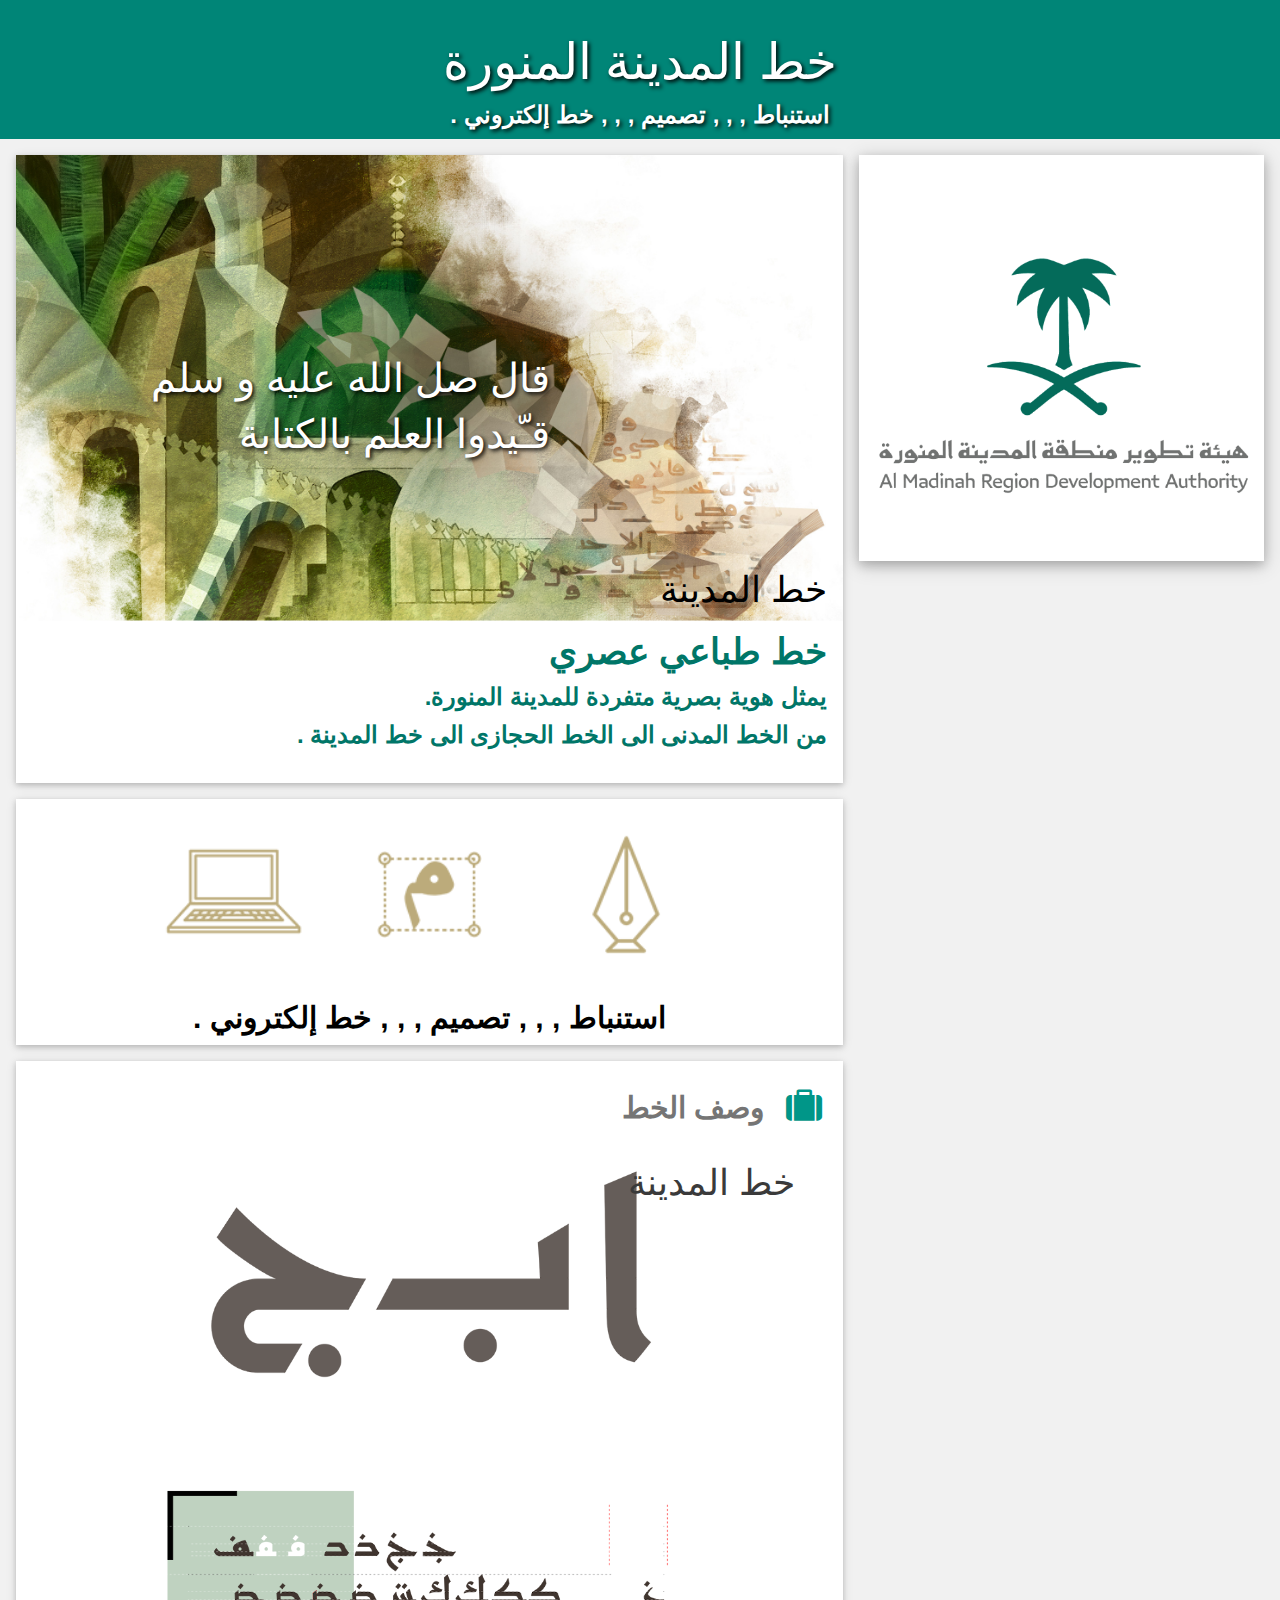
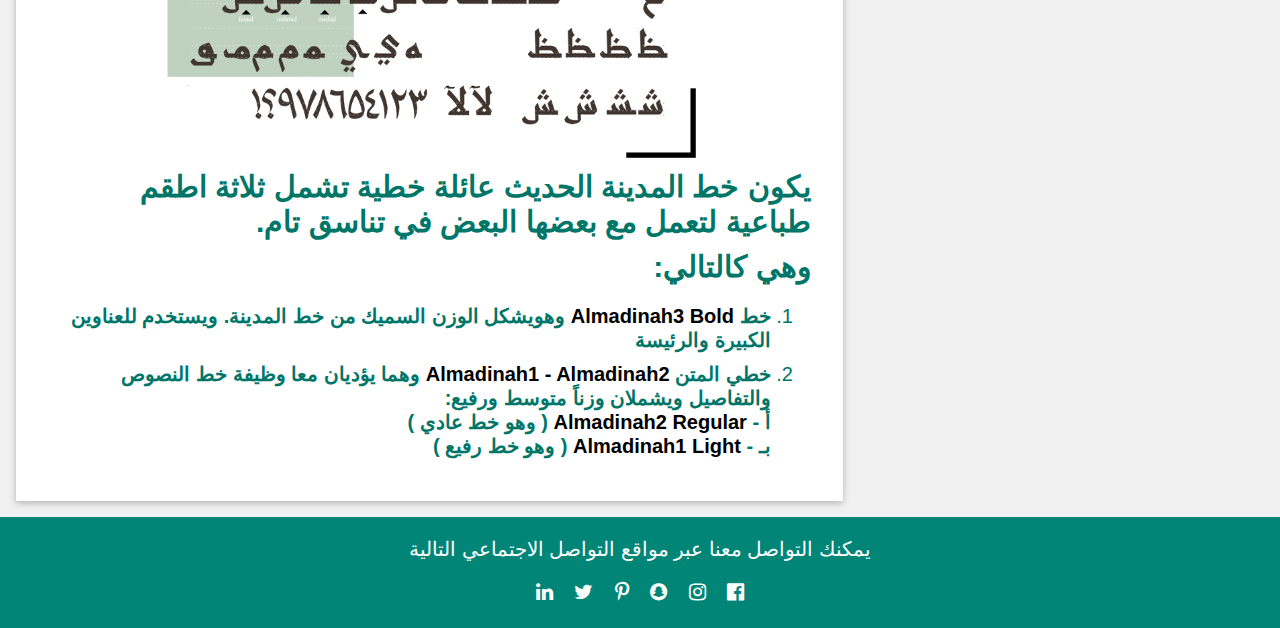
==== index.html @ d70d8724 "folders" ====
<!DOCTYPE html>
<html lang="ar" dir="rtl">
<title>Almadinah Fnts</title>
<meta charset="UTF-8">
<meta name="viewport" content="width=device-width, initial-scale=1">

<link href="./fonts/AlmadinahFnts.css" rel="stylesheet" />

<link href="./css/index.css" rel="stylesheet" />  
<link rel="stylesheet" href="https://cdnjs.cloudflare.com/ajax/libs/font-awesome/4.7.0/css/font-awesome.min.css">

<body class="light-grey">
<header class="container teal-2 center margin-bottom">
<br>
<div>
<h1 class="text-white h1-1 text-shadow">خط المدينة المنورة</h1>
</div>
                                <h3 class="text-shadow">
                                   استنباط
                               , , , تصميم
                               , , , خط إلكتروني  
                            .  </h3>


</header>
<!-- Page Container -->
<Container class="content margin-top" style="max-width:1400px;">

  <!-- The Grid -->
  <div class="row-padding">
  

    <!-- Left Column twothird-->
    <div class="twothird">
      <div class="container card white margin-bottom padding-0">
        
        <div class="container padding-0">
         <div class="display-container">
          <img src="./photo/banner.jpg" style="width:100%;" alt="Avatar">
          <div class="display-bottomright container">
            <h1 class="text-black">خط المدينة</h1>
          </div>
          <div class="display-middle-1 container">
             <h1 class="text-white h1-2 text-shadow" >قال صل الله عليه و سلم</h1>
             <h1 class="text-white h1-2 text-shadow" >قـّيدوا العلم بالكتابة</h1>
          </div>
        </div>
        </div>
        <div class="container text-teal-2">
          <h1 class="opacity-off"><b>خط طباعي عصري</b></h1>
          
          <h3>يمثل هوية بصرية متفردة للمدينة المنورة. </h3>
          <h3>من الخط المدنى الى الخط الحجازى
الى خط المدينة  . </h3><br>
        </div>
      </div>


      <div class="container card white margin-bottom">
       
<div class="container center">


<img src="./photo/icon1.png" width="25%" height="25%">
<img src="./photo/icon3.png" width="25%" height="25%">
<img src="./photo/icon2.png" width="25%" height="25%">

                                <h2>
                                   استنباط
                               , , , تصميم
                               , , , خط إلكتروني  
                            .  </h2>

</div>
      </div>

    

      <div class="container card white margin-top margin-bottom">
        <h2 class="text-grey padding-16"><i class="fa fa-suitcase fa-fw margin-left xxlarge text-teal"></i>وصف الخط </h2>
        
        <div class="container">
         <div class="display-container">
          <img src="./photo/image.png" style="width:70%; margin-right: 15%" alt="Avatar">
          <div class="display-topright container">
            <h1 class="text-dark-grey">خط المدينة</h1>
          </div>
        </div>
        </div>
        <div class="container text-teal-2">
                            <h2>
                              يكون خط المدينة الحديث عائلة خطية تشمل ثلاثة اطقم طباعية لتعمل مع بعضها البعض في تناسق تام. 
                            </h2>

            <h2>
               وهي كالتالي:
           </h2>
  <ol class="list-unstyled">
      <li><h4>
       خط
         <span class="text-black"> Almadinah3 Bold </span> 
          وهويشكل الوزن السميك من خط المدينة. ويستخدم للعناوين الكبيرة والرئيسة  
            </h4></li>
            <li><h4>
               خطي المتن
              <span class="text-black"> Almadinah1 - Almadinah2 </span>
                  وهما يؤديان معا وظيفة خط النصوص والتفاصيل ويشملان وزناً متوسط ورفيع:
                                    <br> أ -
              <span class="text-black"> Almadinah2 Regular</span> ( وهو خط عادي )
               <br /> بـ  -
               <span class="text-black"> Almadinah1 Light</span> ( وهو خط رفيع )
                </h4></li>

   </ol>

          <br>
        </div>
      </div>


    <!-- End Left Column -->
    </div>
    
    <!-- Right Column -->
    <div class="third">
    
      <div class="white text-grey card-4">
        <div class="display-container">
          <img src="./photo/footer.png" style="width:100%" alt="Avatar">
          <div class="display-bottomleft container text-black">
            
          </div>
        </div>
      </div><br>

    <!-- End Right Column -->
    </div>
  <!-- End Grid -->
  </div>
  
  <!-- End Page Container -->
</Container>

<footer class="container teal-2 center">
  <p>يمكنك التواصل معنا عبر  مواقع التواصل الاجتماعي التالية </p>
  <i class="fa fa-facebook-official hover-opacity margin-left"></i>
  <i class="fa fa-instagram hover-opacity margin-left"></i>
  <i class="fa fa-snapchat hover-opacity margin-left"></i>
  <i class="fa fa-pinterest-p hover-opacity margin-left"></i>
  <i class="fa fa-twitter hover-opacity margin-left"></i>
  <i class="fa fa-linkedin hover-opacity"></i>
  <br>
  <br>
</footer>

</body>
</html>
---- css/index.css ----
/*  css */
  * {
      font-family: 'Almadinah3 Bold', sans-serif;
  }
html{
	box-sizing:border-box
}
*,*:before,*:after{
	box-sizing:inherit
}

h2,h3,h4,h5,h6{
	font-family: 'Almadinah3 Bold', sans-serif;
	font-weight:600;
	margin:10px 0
}
h1{
	font-family: 'Almadinah3 Bold', sans-serif;
	font-weight:400;
	margin:10px 0
}

.h1-1{
	font-family: 'Almadinah3 Bold', sans-serif;
	font-size:50px;
}
.h1-2{
	font-family: 'Almadinah3 Bold', sans-serif;
	font-size:40px;
}
.text-shadow {
	text-shadow: 2px 2px 4px #000000;
}
html,body{
	font-family: 'Almadinah2 Regular', sans-serif;
	font-size:20px;
	font-weight:400;
}
/*   */
html{
	-ms-text-size-adjust:100%;
	-webkit-text-size-adjust:100%
}
body{
	margin:0
}

article,aside,details,figcaption,figure,
footer,header,main,menu,nav,section{
	display:block
}
summary{
	display:list-item
}

audio,canvas,progress,video{
	display:inline-block
}
progress{
	vertical-align:baseline
}

audio:not([controls]){
	display:none;
	height:0
}
[hidden],template{
	display:none
}

a{
	background-color:transparent
}
a:active,a:hover{
	outline-width:0
}

abbr[title]{
	border-bottom:none;
	text-decoration:underline;
	text-decoration:underline dotted
}

b,strong{
	font-weight:bolder
}
dfn{
	font-style:italic
}
mark{
	background:#ff0;
	color:#000
}

small{
	font-size:80%
}
sub,sup{
	font-size:75%;
	line-height:0;
	position:relative;
	vertical-align:baseline
}

sub{
	bottom:-0.25em
}
sup{
	top:-0.5em
}
figure{
	margin:1em 40px
}
img{
	border-style:none
}

code,kbd,pre,samp{
	font-family:monospace,monospace;
	font-size:1em
}
hr{
	box-sizing:content-box;
	height:0;
	overflow:visible
}

button,input,select,textarea,optgroup{
	font:inherit;
	margin:0
}
optgroup{
	font-weight:bold
}

button,input{
	overflow:visible
}
button,select{
	text-transform:none
}

button,[type=button],[type=reset],[type=submit]{
	-webkit-appearance:button
}

button::-moz-focus-inner,[type=button]::-moz-focus-inner,[type=reset]::-moz-focus-inner,[type=submit]::-moz-focus-inner{
	border-style:none;
	padding:0
}

button:-moz-focusring,[type=button]:-moz-focusring,[type=reset]:-moz-focusring,[type=submit]:-moz-focusring{
	outline:1px dotted ButtonText
}

fieldset{
	border:1px solid #c0c0c0;
	margin:0 2px;
	padding:.35em .625em .75em
}

legend{
	color:inherit;
	display:table;
	max-width:100%;
	padding:0;
	white-space:normal
}
textarea{
	overflow:auto
}

[type=checkbox],[type=radio]{
	padding:0
}

[type=number]::-webkit-inner-spin-button,[type=number]::-webkit-outer-spin-button{
	height:auto
}

[type=search]{
	-webkit-appearance:textfield;
	outline-offset:-2px
}

[type=search]::-webkit-search-decoration{
	-webkit-appearance:none
}

::-webkit-file-upload-button{
	-webkit-appearance:button;
	font:inherit
}

/* End extract */
html{
	overflow-x:hidden
}

h1{
	font-size:36px
}
h2{
	font-size:30px
}
h3{
	font-size:24px
}
h4{
	font-size:20px
}
h5{
	font-size:18px
}
h6{
	font-size:16px
}

.serif{
	font-family:serif
}
.sans-serif{
	font-family:sans-serif
}
.cursive{
	font-family:cursive
}
.monospace{
	font-family:monospace
}

.wide{
	letter-spacing:4px
}

hr{
	border:0;
	border-top:1px solid #eee;
	margin:20px 0
}

.image{
	max-width:100%;
	height:auto
}
img{
	vertical-align:middle
}
a{
	color:inherit
}

.table,.table-all{
	border-collapse:collapse;
	border-spacing:0;
	width:100%;
	display:table
}
.table-all{
	border:1px solid #ccc
}

.bordered tr,.table-all tr{
	border-bottom:1px solid #ddd
}
.striped tbody tr:nth-child(even){
	background-color:#f1f1f1
}

.table-all tr:nth-child(odd){
	background-color:#fff
}
.table-all tr:nth-child(even){
	background-color:#f1f1f1
}

.hoverable tbody tr:hover,.ul.hoverable li:hover{
	background-color:#ccc
}
.centered tr th,.centered tr td{
	text-align:center
}

.table td,.table th,.table-all td,.table-all th{
	padding:8px 8px;
	display:table-cell;
	text-align:left;
	vertical-align:top
}

.table th:first-child,.table td:first-child,
.table-all th:first-child,.table-all td:first-child{
	padding-left:16px
}

.btn,.button{
	border:none;
	display:inline-block;
	padding:8px 16px;
	vertical-align:middle;
	overflow:hidden;
	text-decoration:none;
	color:inherit;
	background-color:inherit;
	text-align:center;
	cursor:pointer;
	white-space:nowrap
}

.btn:hover{
	box-shadow:0 8px 16px 0 rgba(0,0,0,0.2),0 6px 20px 0 rgba(0,0,0,0.19)
}

.btn,.button{
	-webkit-touch-callout:none;
	-webkit-user-select:none;
	-khtml-user-select:none;
	-moz-user-select:none;
	-ms-user-select:none;
	user-select:none
}

.disabled,.btn:disabled,.button:disabled{
	cursor:not-allowed;
	opacity:0.3
}
.disabled *,:disabled *{
	pointer-events:none
}

.btn.disabled:hover,.btn:disabled:hover{
	box-shadow:none
}

.badge,.tag{
	background-color:#000;
	color:#fff;
	display:inline-block;
	padding-left:8px;
	padding-right:8px;
	text-align:center
}
.badge{
	border-radius:50%
}

.ul{
	list-style-type:none;
	padding:0;
	margin:0
}
.ul li{
	padding:8px 16px;
	border-bottom:1px solid #ddd
}
.ul li:last-child{
	border-bottom:none
}

.tooltip,.display-container{
	position:relative
}
.tooltip .text{
	display:none
}
.tooltip:hover .text{
	display:inline-block
}

.ripple:active{
	opacity:0.5
}
.ripple{
	transition:opacity 0s
}

.input{
	padding:8px;
	display:block;
	border:none;
	border-bottom:1px solid #ccc;
	width:100%
}

.select{
	padding:9px 0;
	width:100%;
	border:none;
	border-bottom:1px solid #ccc
}

.dropdown-click,.dropdown-hover{
	position:relative;
	display:inline-block;
	cursor:pointer
}

.dropdown-hover:hover .dropdown-content{
	display:block
}

.dropdown-hover:first-child,.dropdown-click:hover{
	background-color:#ccc;
	color:#000
}

.dropdown-hover:hover > .button:first-child,
.dropdown-click:hover > .button:first-child{
	background-color:#ccc;
	color:#000
}

.dropdown-content{
	cursor:auto;
	color:#000;
	background-color:#fff;
	display:none;
	position:absolute;
	min-width:160px;
	margin:0;
	padding:0;
	z-index:1
}

.check,.radio{
	width:24px;
	height:24px;
	position:relative;
	top:6px
}

.sidebar{
	height:100%;
	width:200px;
	background-color:#fff;
	position:fixed!important;
	z-index:1;
	overflow:auto
}

.bar-block .dropdown-hover,
.bar-block .dropdown-click{
	width:100%
}

.bar-block .dropdown-hover .dropdown-content,
.bar-block .dropdown-click .dropdown-content{
	min-width:100%
}

.bar-block .dropdown-hover .button,
.bar-block .dropdown-click .button{
	width:100%;
	text-align:left;
	padding:8px 16px
}

.main,#main{
	transition:margin-left .4s
}

.modal{
	z-index:3;
	display:none;
	padding-top:100px;
	position:fixed;
	left:0;
	top:0;
	width:100%;
	height:100%;
	overflow:auto;
	background-color:rgb(0,0,0);
	background-color:rgba(0,0,0,0.4)
}

.modal-content{
	margin:auto;
	background-color:#fff;
	position:relative;
	padding:0;
	outline:0;
	width:600px
}

.bar{
	width:100%;
	overflow:hidden
}
.center .bar{
	display:inline-block;
	width:auto
}

.bar .bar-item{
	padding:8px 16px;
	float:left;
	width:auto;
	border:none;
	display:block;
	outline:0
}

.bar .dropdown-hover,.bar .dropdown-click{
	position:static;
	float:left
}

.bar .button{
	white-space:normal
}

.bar-block .bar-item{
	width:100%;
	display:block;
	padding:8px 16px;
	text-align:left;
	border:none;
	white-space:normal;
	float:none;
	outline:0
}

.bar-block.center .bar-item{
	text-align:center
}
.block{
	display:block;
	width:100%
}

.responsive{
	display:block;
	overflow-x:auto
}

.container:after,.container:before,
.panel:after,.panel:before,.row:after,
.row:before,.row-padding:after,.row-padding:before,
.cell-row:before,.cell-row:after,.clear:after,
.clear:before,.bar:before,.bar:after{
	content:"";
	display:table;
	clear:both
}

.col,.half,.third,.twothird,
.threequarter,.quarter{
	float:left;
	width:100%
}

.col.s1{
	width:8.33333%
}
.col.s2{
	width:16.66666%
}
.col.s3{
	width:24.99999%
}
.col.s4{
	width:33.33333%
}

.col.s5{
	width:41.66666%
}
.col.s6{
	width:49.99999%
}
.col.s7{
	width:58.33333%
}
.col.s8{
	width:66.66666%
}

.col.s9{
	width:74.99999%
}
.col.s10{
	width:83.33333%
}
.col.s11{
	width:91.66666%
}
.col.s12{
	width:99.99999%
}

@media (min-width:601px){
	.col.m1{
	width:8.33333%
}
.col.m2{
	width:16.66666%
}
.col.m3,.quarter{
	width:24.99999%
}
.col.m4,.third{
	width:33.33333%
}

.col.m5{
	width:41.66666%
}
.col.m6,.half{
	width:49.99999%
}
.col.m7{
	width:58.33333%
}
.col.m8,.twothird{
	width:66.66666%
}

.col.m9,.threequarter{
	width:74.99999%
}
.col.m10{
	width:83.33333%
}
.col.m11{
	width:91.66666%
}
.col.m12{
	width:99.99999%
}

}

@media (min-width:993px){
	.col.l1{
	width:8.33333%
}
.col.l2{
	width:16.66666%
}
.col.l3{
	width:24.99999%
}
.col.l4{
	width:33.33333%
}

.col.l5{
	width:41.66666%
}
.col.l6{
	width:49.99999%
}
.col.l7{
	width:58.33333%
}
.col.l8{
	width:66.66666%
}

.col.l9{
	width:74.99999%
}
.col.l10{
	width:83.33333%
}
.col.l11{
	width:91.66666%
}
.col.l12{
	width:99.99999%
}

}

.rest{
	overflow:hidden
}
.stretch{
	margin-left:-16px;
	margin-right:-16px
}

.content,.auto{
	margin-left:auto;
	margin-right:auto
}
.content{
	max-width:980px
}
.auto{
	max-width:1140px
}

.cell-row{
	display:table;
	width:100%
}
.cell{
	display:table-cell
}

.cell-top{
	vertical-align:top
}
.cell-middle{
	vertical-align:middle
}
.cell-bottom{
	vertical-align:bottom
}

.hide{
	display:none!important
}
.show-block,.show{
	display:block!important
}
.show-inline-block{
	display:inline-block!important
}

@media (max-width:1205px){
	.auto{
	max-width:95%
}

}

@media (max-width:600px){
	.modal-content{
	margin:0 10px;
	width:auto!important
}
.modal{
	padding-top:30px
}

.dropdown-hover.mobile .dropdown-content,
.dropdown-click.mobile .dropdown-content{
	position:relative
}

.hide-small{
	display:none!important
}
.mobile{
	display:block;
	width:100%!important
}
.bar-item.mobile,.dropdown-hover.mobile,
.dropdown-click.mobile{
	text-align:center
}

.dropdown-hover.mobile,.dropdown-hover.mobile .btn,
.dropdown-hover.mobile .button,.dropdown-click.mobile,
.dropdown-click.mobile .btn,.dropdown-click.mobile .button{
	width:100%
}

}

@media (max-width:768px){
	.modal-content{
	width:500px
}
.modal{
	padding-top:50px
}

}

@media (min-width:993px){
	.modal-content{
	width:900px
}
.hide-large{
	display:none!important
}
.sidebar.collapse{
	display:block!important
}

}

@media (max-width:992px) and (min-width:601px){
	.hide-medium{
	display:none!important
}

}

@media (max-width:992px){
	.sidebar.collapse{
	display:none
}
.main{
	margin-left:0!important;
	margin-right:0!important
}
.auto{
	max-width:100%
}

}


@media (max-width:412px){
	
.h1-2{
	font-size:25px;
}

}
/*@media (max-width:390px){
	
.h1-2{
	font-size:25px;
}

}*/
@media (max-width:360px){
	
.h1-2{
	font-size:20px;
}

}
.top,.bottom{
	position:fixed;
	width:100%;
	z-index:1
}
.top{
	top:0
}
.bottom{
	bottom:0
}

.overlay{
	position:fixed;
	display:none;
	width:100%;
	height:100%;
	top:0;
	left:0;
	right:0;
	bottom:0;
	background-color:rgba(0,0,0,0.5);
	z-index:2
}

.display-topleft{
	position:absolute;
	left:0;
	top:0
}
.display-topright{
	position:absolute;
	right:0;
	top:0
}

.display-bottomleft{
	position:absolute;
	left:0;
	bottom:0
}
.display-bottomright{
	position:absolute;
	right:0;
	bottom:0
}

.display-middle{
	position:absolute;
	top:50%;
	left:50%;
	transform:translate(-50%,-50%);
	-ms-transform:translate(-50%,-50%)
}

.display-middle-1{
	position:absolute;
	top:55%;
	left:30%;
	transform:translate(-30%,-55%);
	-ms-transform:translate(-30%,-55%)
}
.display-left{
	position:absolute;
	top:50%;
	left:0%;
	transform:translate(0%,-50%);
	-ms-transform:translate(-0%,-50%)
}

.display-right{
	position:absolute;
	top:50%;
	right:0%;
	transform:translate(0%,-50%);
	-ms-transform:translate(0%,-50%)
}

.display-topmiddle{
	position:absolute;
	left:50%;
	top:0;
	transform:translate(-50%,0%);
	-ms-transform:translate(-50%,0%)
}

.display-bottommiddle{
	position:absolute;
	left:50%;
	bottom:0;
	transform:translate(-50%,0%);
	-ms-transform:translate(-50%,0%)
}

.display-container:hover .display-hover{
	display:block
}
.display-container:hover span.display-hover{
	display:inline-block
}
.display-hover{
	display:none
}

.display-position{
	position:absolute
}

.circle{
	border-radius:50%
}

.round-small{
	border-radius:2px
}
.round,.round-medium{
	border-radius:4px
}
.round-large{
	border-radius:8px
}
.round-xlarge{
	border-radius:16px
}
.round-xxlarge{
	border-radius:32px
}

.row-padding,.row-padding>.half,.row-padding>.third,
.row-padding>.twothird,.row-padding>.threequarter,
.row-padding>.quarter,.row-padding>.col{
	padding:0 8px
}

.container,.panel{
	padding:0.01em 16px
}
.panel{
	margin-top:16px;
	margin-bottom:16px
}

.code,.codespan{
	font-family:Consolas,"courier new";
	font-size:16px
}

.code{
	width:auto;
	background-color:#fff;
	padding:8px 12px;
	border-left:4px solid #4CAF50;
	word-wrap:break-word
}

.codespan{
	color:crimson;
	background-color:#f1f1f1;
	padding-left:4px;
	padding-right:4px;
	font-size:110%
}

.card,.card-2{
	box-shadow:0 2px 5px 0 rgba(0,0,0,0.16),0 2px 10px 0 rgba(0,0,0,0.12)
}

.card-4,.hover-shadow:hover{
	box-shadow:0 4px 10px 0 rgba(0,0,0,0.2),0 4px 20px 0 rgba(0,0,0,0.19)
}

.spin{
	animation:spin 2s infinite linear
}
@keyframes spin{
	0%{
	transform:rotate(0deg)
}
100%{
	transform:rotate(359deg)
}

}

.animate-fading{
	animation:fading 10s infinite
}
@keyframes fading{
	0%{
	opacity:0
}
50%{
	opacity:1
}
100%{
	opacity:0
}

}

.animate-opacity{
	animation:opac 0.8s
}
@keyframes opac{
	from{
	opacity:0
}
 to{
	opacity:1
 }

}

.animate-top{
	position:relative;
	animation:animatetop 0.4s
}
@keyframes animatetop{
	from{
	top:-300px;
	opacity:0
}
 to{
	top:0;
	opacity:1
 }

}

.animate-left{
	position:relative;
	animation:animateleft 0.4s
}
@keyframes animateleft{
	from{
	left:-300px;
	opacity:0
}
 to{
	left:0;
	opacity:1
 }

}

.animate-right{
	position:relative;
	animation:animateright 0.4s
}
@keyframes animateright{
	from{
	right:-300px;
	opacity:0
}
 to{
	right:0;
	opacity:1
 }

}

.animate-bottom{
	position:relative;
	animation:animatebottom 0.4s
}
@keyframes animatebottom{
	from{
	bottom:-300px;
	opacity:0
}
 to{
	bottom:0;
	opacity:1
 }

}

.animate-zoom {
	animation:animatezoom 0.6s
}
@keyframes animatezoom{
	from{
	transform:scale(0)
}
 to{
	transform:scale(1)
 }

}

.animate-input{
	transition:width 0.4s ease-in-out
}
.animate-input:focus{
	width:100%!important
}

.opacity,.hover-opacity:hover{
	opacity:0.60
}
.opacity-off,.hover-opacity-off:hover{
	opacity:1
}

.opacity-max{
	opacity:0.25
}
.opacity-min{
	opacity:0.75
}

.greyscale-max,.grayscale-max,.hover-greyscale:hover,
.hover-grayscale:hover{
	filter:grayscale(100%)
}

.greyscale,.grayscale{
	filter:grayscale(75%)
}
.greyscale-min,.grayscale-min{
	filter:grayscale(50%)
}

.sepia{
	filter:sepia(75%)
}
.sepia-max,.hover-sepia:hover{
	filter:sepia(100%)
}
.sepia-min{
	filter:sepia(50%)
}

.tiny{
	font-size:10px!important
}
.small{
	font-size:12px!important
}
.medium{
	font-size:15px!important
}
.large{
	font-size:18px!important
}

.xlarge{
	font-size:24px!important
}
.xxlarge{
	font-size:36px!important
}
.xxxlarge{
	font-size:48px!important
}
.jumbo{
	font-size:64px!important
}

.left-align{
	text-align:left!important
}
.right-align{
	text-align:right!important
}
.justify{
	text-align:justify!important
}
.center{
	text-align:center!important
}

.border-0{
	border:0!important
}
.border{
	border:1px solid #ccc!important
}

.border-top{
	border-top:1px solid #ccc!important
}
.border-bottom{
	border-bottom:1px solid #ccc!important
}

.border-left{
	border-left:1px solid #ccc!important
}
.border-right{
	border-right:1px solid #ccc!important
}

.topbar{
	border-top:6px solid #ccc!important
}
.bottombar{
	border-bottom:6px solid #ccc!important
}

.leftbar{
	border-left:6px solid #ccc!important
}
.rightbar{
	border-right:6px solid #ccc!important
}

.section,.code{
	margin-top:16px!important;
	margin-bottom:16px!important
}

.margin{
	margin:16px!important
}
.margin-top{
	margin-top:16px!important
}
.margin-bottom{
	margin-bottom:16px!important
}

.margin-left{
	margin-left:16px!important
}
.margin-right{
	margin-right:16px!important
}

.padding-small{
	padding:4px 8px!important
}
.padding{
	padding:8px 16px!important
}
.padding-large{
	padding:12px 24px!important
}

.padding-0{
	padding:0px!important;
}
.padding-16{
	padding-top:16px!important;
	padding-bottom:16px!important
}
.padding-24{
	padding-top:24px!important;
	padding-bottom:24px!important
}

.padding-32{
	padding-top:32px!important;
	padding-bottom:32px!important
}
.padding-48{
	padding-top:48px!important;
	padding-bottom:48px!important
}

.padding-64{
	padding-top:64px!important;
	padding-bottom:64px!important
}

.padding-top-64{
	padding-top:64px!important
}
.padding-top-48{
	padding-top:48px!important
}

.padding-top-32{
	padding-top:32px!important
}
.padding-top-24{
	padding-top:24px!important
}

.left{
	float:left!important
}
.right{
	float:right!important
}

.button:hover{
	color:#000!important;
	background-color:#ccc!important
}

.transparent,.hover-none:hover{
	background-color:transparent!important
}

.hover-none:hover{
	box-shadow:none!important
}

/* Colors */
.amber,.hover-amber:hover{
	color:#000!important;
	background-color:#ffc107!important
}

.aqua,.hover-aqua:hover{
	color:#000!important;
	background-color:#00ffff!important
}

.blue,.hover-blue:hover{
	color:#fff!important;
	background-color:#2196F3!important
}

.light-blue,.hover-light-blue:hover{
	color:#000!important;
	background-color:#87CEEB!important
}

.brown,.hover-brown:hover{
	color:#fff!important;
	background-color:#795548!important
}

.cyan,.hover-cyan:hover{
	color:#000!important;
	background-color:#00bcd4!important
}

.blue-grey,.hover-blue-grey:hover,.blue-gray,
.hover-blue-gray:hover{
	color:#fff!important;
	background-color:#607d8b!important
}

.green,.hover-green:hover{
	color:#fff!important;
	background-color:#4CAF50!important
}

.light-green,.hover-light-green:hover{
	color:#000!important;
	background-color:#8bc34a!important
}

.indigo,.hover-indigo:hover{
	color:#fff!important;
	background-color:#3f51b5!important
}

.khaki,.hover-khaki:hover{
	color:#000!important;
	background-color:#f0e68c!important
}

.lime,.hover-lime:hover{
	color:#000!important;
	background-color:#cddc39!important
}

.orange,.hover-orange:hover{
	color:#000!important;
	background-color:#ff9800!important
}

.deep-orange,.hover-deep-orange:hover{
	color:#fff!important;
	background-color:#ff5722!important
}

.pink,.hover-pink:hover{
	color:#fff!important;
	background-color:#e91e63!important
}

.purple,.hover-purple:hover{
	color:#fff!important;
	background-color:#9c27b0!important
}

.deep-purple,.hover-deep-purple:hover{
	color:#fff!important;
	background-color:#673ab7!important
}

.red,.hover-red:hover{
	color:#fff!important;
	background-color:#f44336!important
}

.sand,.hover-sand:hover{
	color:#000!important;
	background-color:#fdf5e6!important
}

.teal,.hover-teal:hover{
	color:#fff!important;
	background-color:#009688!important
}

.teal-2,.hover-teal-2:hover{
	color:#fff!important;
	background-color:#008577!important
}
.yellow,.hover-yellow:hover{
	color:#000!important;
	background-color:#ffeb3b!important
}

.white,.hover-white:hover{
	color:#000!important;
	background-color:#fff!important
}

.black,.hover-black:hover{
	color:#fff!important;
	background-color:#000!important
}

.grey,.hover-grey:hover,.gray,.hover-gray:hover{
	color:#000!important;
	background-color:#9e9e9e!important
}

.light-grey,.hover-light-grey:hover,.light-gray,
.hover-light-gray:hover{
	color:#000!important;
	background-color:#f1f1f1!important
}

.dark-grey,.hover-dark-grey:hover,.dark-gray,
.hover-dark-gray:hover{
	color:#fff!important;
	background-color:#616161!important
}

.pale-red,.hover-pale-red:hover{
	color:#000!important;
	background-color:#ffdddd!important
}

.pale-green,.hover-pale-green:hover{
	color:#000!important;
	background-color:#ddffdd!important
}

.pale-yellow,.hover-pale-yellow:hover{
	color:#000!important;
	background-color:#ffffcc!important
}

.pale-blue,.hover-pale-blue:hover{
	color:#000!important;
	background-color:#ddffff!important
}

.text-amber,.hover-text-amber:hover{
	color:#ffc107!important
}

.text-aqua,.hover-text-aqua:hover{
	color:#00ffff!important
}

.text-blue,.hover-text-blue:hover{
	color:#2196F3!important
}

.text-light-blue,.hover-text-light-blue:hover{
	color:#87CEEB!important
}

.text-brown,.hover-text-brown:hover{
	color:#795548!important
}

.text-cyan,.hover-text-cyan:hover{
	color:#00bcd4!important
}

.text-blue-grey,.hover-text-blue-grey:hover,
.text-blue-gray,.hover-text-blue-gray:hover{
	color:#607d8b!important
}

.text-green,.hover-text-green:hover{
	color:#4CAF50!important
}

.text-light-green,.hover-text-light-green:hover{
	color:#8bc34a!important
}

.text-indigo,.hover-text-indigo:hover{
	color:#3f51b5!important
}

.text-khaki,.hover-text-khaki:hover{
	color:#b4aa50!important
}

.text-lime,.hover-text-lime:hover{
	color:#cddc39!important
}

.text-orange,.hover-text-orange:hover{
	color:#ff9800!important
}

.text-deep-orange,.hover-text-deep-orange:hover{
	color:#ff5722!important
}

.text-pink,.hover-text-pink:hover{
	color:#e91e63!important
}

.text-purple,.hover-text-purple:hover{
	color:#9c27b0!important
}

.text-deep-purple,.hover-text-deep-purple:hover{
	color:#673ab7!important
}

.text-red,.hover-text-red:hover{
	color:#f44336!important
}

.text-sand,.hover-text-sand:hover{
	color:#fdf5e6!important
}

.text-teal,.hover-text-teal:hover{
	color:#009688!important
}
.text-teal-2,.hover-text-teal-2:hover{
	color:#007668!important
}


.text-yellow,.hover-text-yellow:hover{
	color:#d2be0e!important
}

.text-white,.hover-text-white:hover{
	color:#fff!important
}

.text-black,.hover-text-black:hover{
	color:#000!important
}

.text-grey,.hover-text-grey:hover,.text-gray,
.hover-text-gray:hover{
	color:#757575!important
}

.text-light-grey,.hover-text-light-grey:hover,
.text-light-gray,.hover-text-light-gray:hover{
	color:#f1f1f1!important
}

.text-dark-grey,.hover-text-dark-grey:hover,
.text-dark-gray,.hover-text-dark-gray:hover{
	color:#3a3a3a!important
}

.border-amber,.hover-border-amber:hover{
	border-color:#ffc107!important
}

.border-aqua,.hover-border-aqua:hover{
	border-color:#00ffff!important
}

.border-blue,.hover-border-blue:hover{
	border-color:#2196F3!important
}

.border-light-blue,.hover-border-light-blue:hover{
	border-color:#87CEEB!important
}

.border-brown,.hover-border-brown:hover{
	border-color:#795548!important
}

.border-cyan,.hover-border-cyan:hover{
	border-color:#00bcd4!important
}

.border-blue-grey,.hover-border-blue-grey:hover,
.border-blue-gray,.hover-border-blue-gray:hover{
	border-color:#607d8b!important
}

.border-green,.hover-border-green:hover{
	border-color:#4CAF50!important
}

.border-light-green,.hover-border-light-green:hover{
	border-color:#8bc34a!important
}

.border-indigo,.hover-border-indigo:hover{
	border-color:#3f51b5!important
}

.border-khaki,.hover-border-khaki:hover{
	border-color:#f0e68c!important
}

.border-lime,.hover-border-lime:hover{
	border-color:#cddc39!important
}

.border-orange,.hover-border-orange:hover{
	border-color:#ff9800!important
}

.border-deep-orange,.hover-border-deep-orange:hover{
	border-color:#ff5722!important
}

.border-pink,.hover-border-pink:hover{
	border-color:#e91e63!important
}

.border-purple,.hover-border-purple:hover{
	border-color:#9c27b0!important
}

.border-deep-purple,.hover-border-deep-purple:hover{
	border-color:#673ab7!important
}

.border-red,.hover-border-red:hover{
	border-color:#f44336!important
}

.border-sand,.hover-border-sand:hover{
	border-color:#fdf5e6!important
}

.border-teal,.hover-border-teal:hover{
	border-color:#009688!important
}

.border-yellow,.hover-border-yellow:hover{
	border-color:#ffeb3b!important
}

.border-white,.hover-border-white:hover{
	border-color:#fff!important
}

.border-black,.hover-border-black:hover{
	border-color:#000!important
}

.border-grey,.hover-border-grey:hover,
.border-gray,.hover-border-gray:hover{
	border-color:#9e9e9e!important
}

.border-light-grey,.hover-border-light-grey:hover,
.border-light-gray,.hover-border-light-gray:hover{
	border-color:#f1f1f1!important
}

.border-dark-grey,.hover-border-dark-grey:hover,
.border-dark-gray,.hover-border-dark-gray:hover{
	border-color:#616161!important
}

.border-pale-red,.hover-border-pale-red:hover{
	border-color:#ffe7e7!important
}
.border-pale-green,.hover-border-pale-green:hover{
	border-color:#e7ffe7!important
}

.border-pale-yellow,.hover-border-pale-yellow:hover{
	border-color:#ffffcc!important
}
.border-pale-blue,.hover-border-pale-blue:hover{
	border-color:#e7ffff!important
}
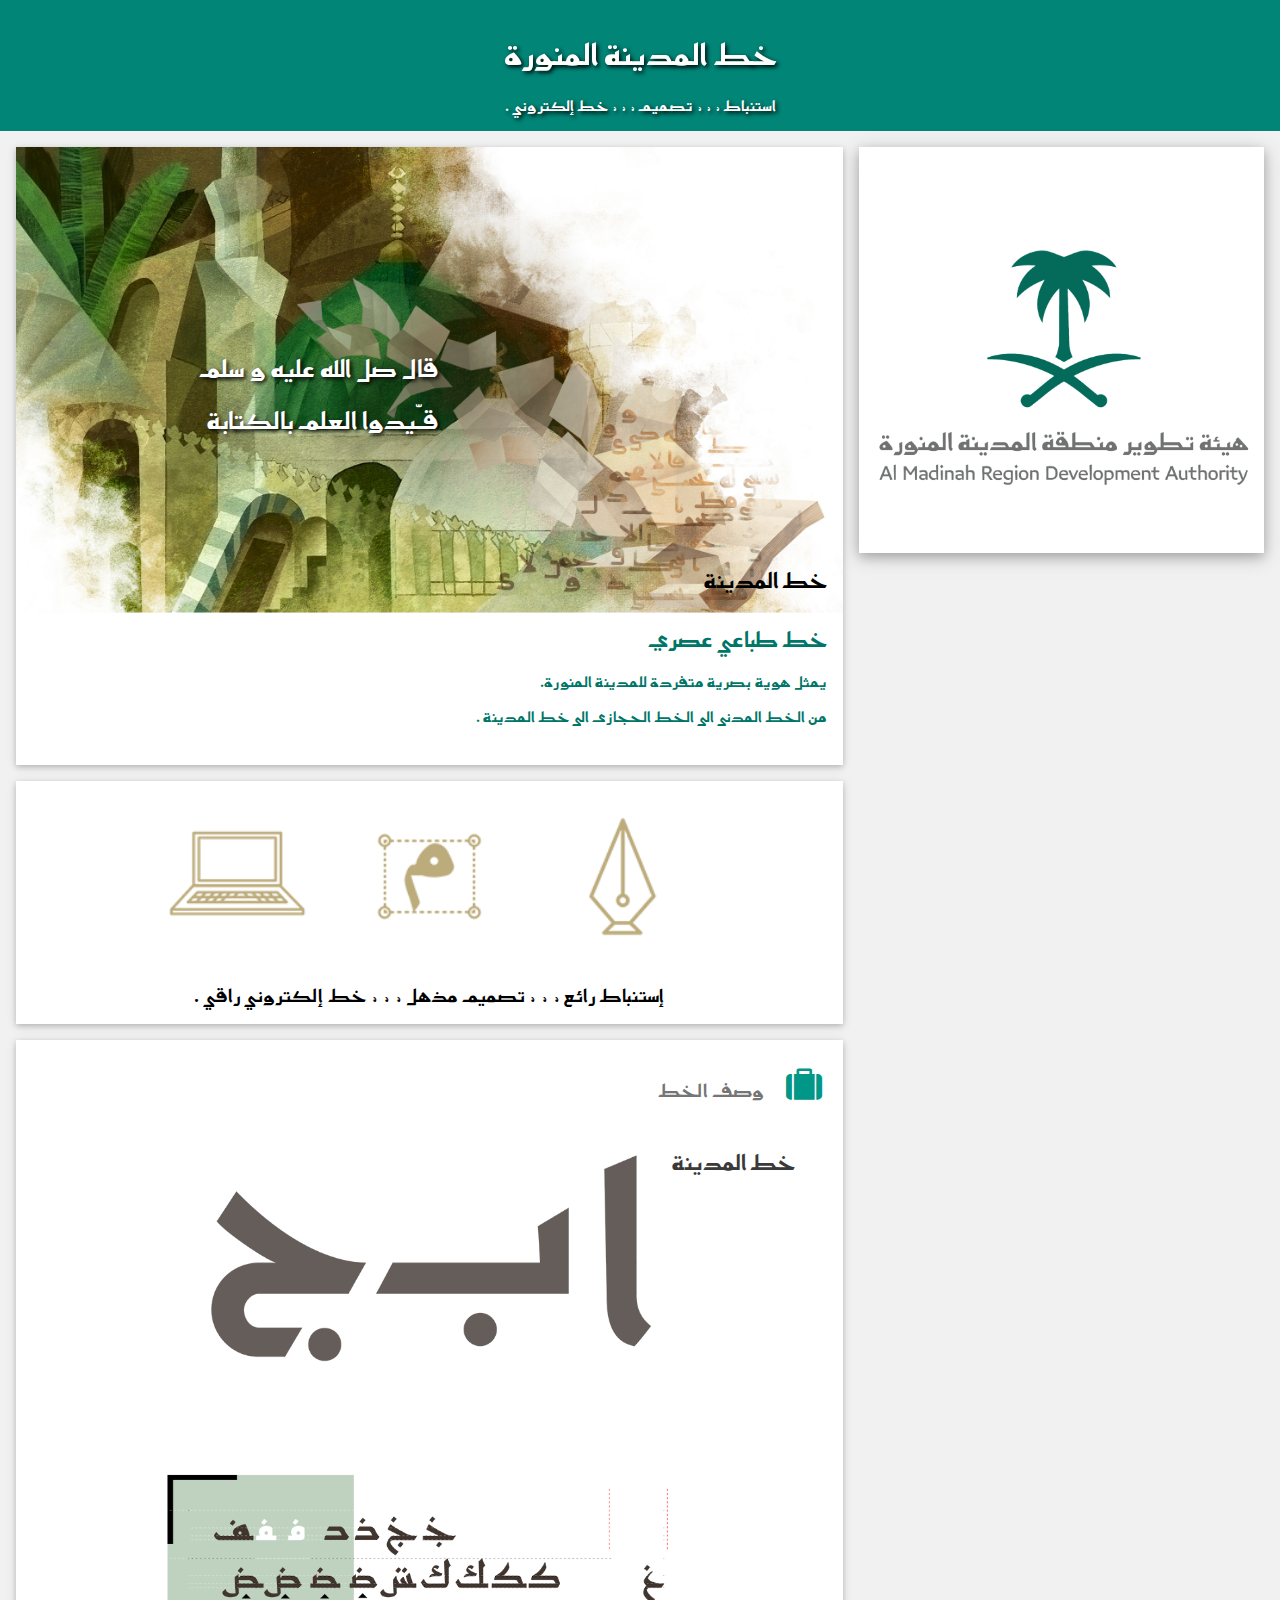
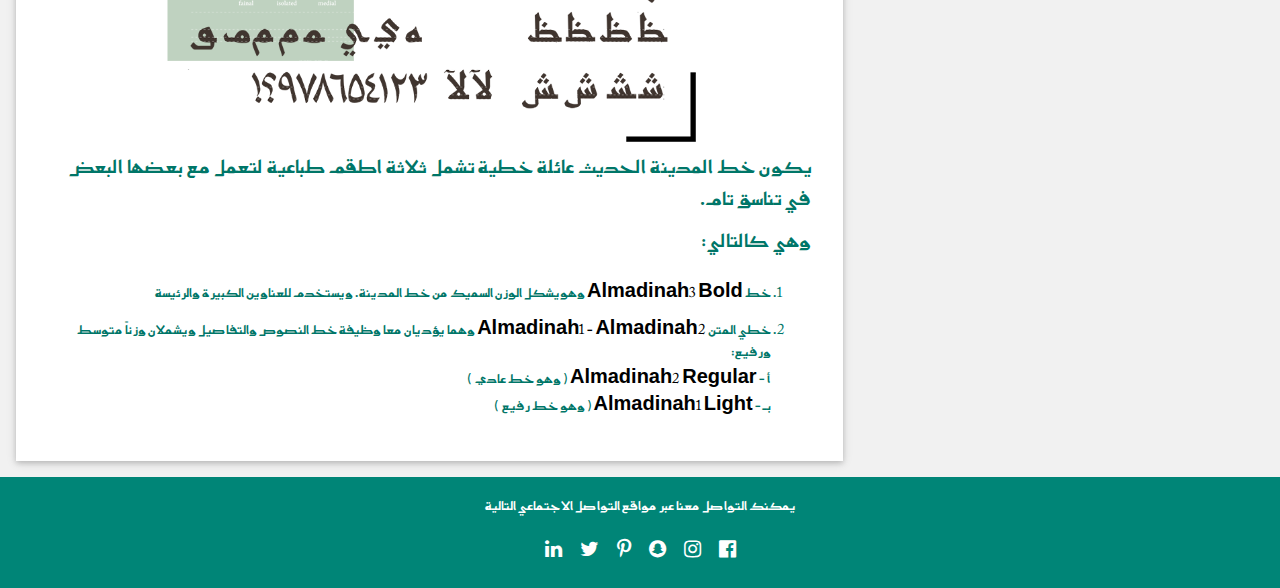
==== commit 3498a752: "Modified Link Fonts ." ====
--- a/index.html
+++ b/index.html
@@ -1,10 +1,10 @@
 <!DOCTYPE html>
 <html lang="ar" dir="rtl">
-<title>Almadinah Fnts</title>
+<title>خط المدينة المنورة</title>
 <meta charset="UTF-8">
 <meta name="viewport" content="width=device-width, initial-scale=1">
 
-<link href="./fonts/AlmadinahFnts.css" rel="stylesheet" />
+<link href="./AlmadinahFnts.css" rel="stylesheet" />
 
 <link href="./css/index.css" rel="stylesheet" />  
 <link rel="stylesheet" href="https://cdnjs.cloudflare.com/ajax/libs/font-awesome/4.7.0/css/font-awesome.min.css">
@@ -48,7 +48,6 @@
         </div>
         <div class="container text-teal-2">
           <h1 class="opacity-off"><b>خط طباعي عصري</b></h1>
-          
           <h3>يمثل هوية بصرية متفردة للمدينة المنورة. </h3>
           <h3>من الخط المدنى الى الخط الحجازى
 الى خط المدينة  . </h3><br>
@@ -66,9 +65,9 @@
 <img src="./photo/icon2.png" width="25%" height="25%">
 
                                 <h2>
-                                   استنباط
-                               , , , تصميم
-                               , , , خط إلكتروني  
+                                 إستنباط رائع
+                              , , , تصميم مذهل
+                               , , , خط إلكتروني راقي  
                             .  </h2>
 
 </div>
--- a/AlmadinahFnts.css
+++ b/AlmadinahFnts.css
@@ -0,0 +1,22 @@
+/*  
+AL-Madinah Fonts
+خط المدينة المنورة
+
+ */
+
+@font-face {
+  font-family:Almadinah1 Light;
+  src: url(./fonts/Almadinah1-Light.ttf);
+}
+
+@font-face {
+  font-family:Almadinah2 Regular;
+  src: url(./fonts/Almadinah2-Regular.ttf);
+}
+
+@font-face {
+  font-family:Almadinah3 Bold;
+  src: url(./fonts/Almadinah3-Bold.ttf);
+}
+  
+   
